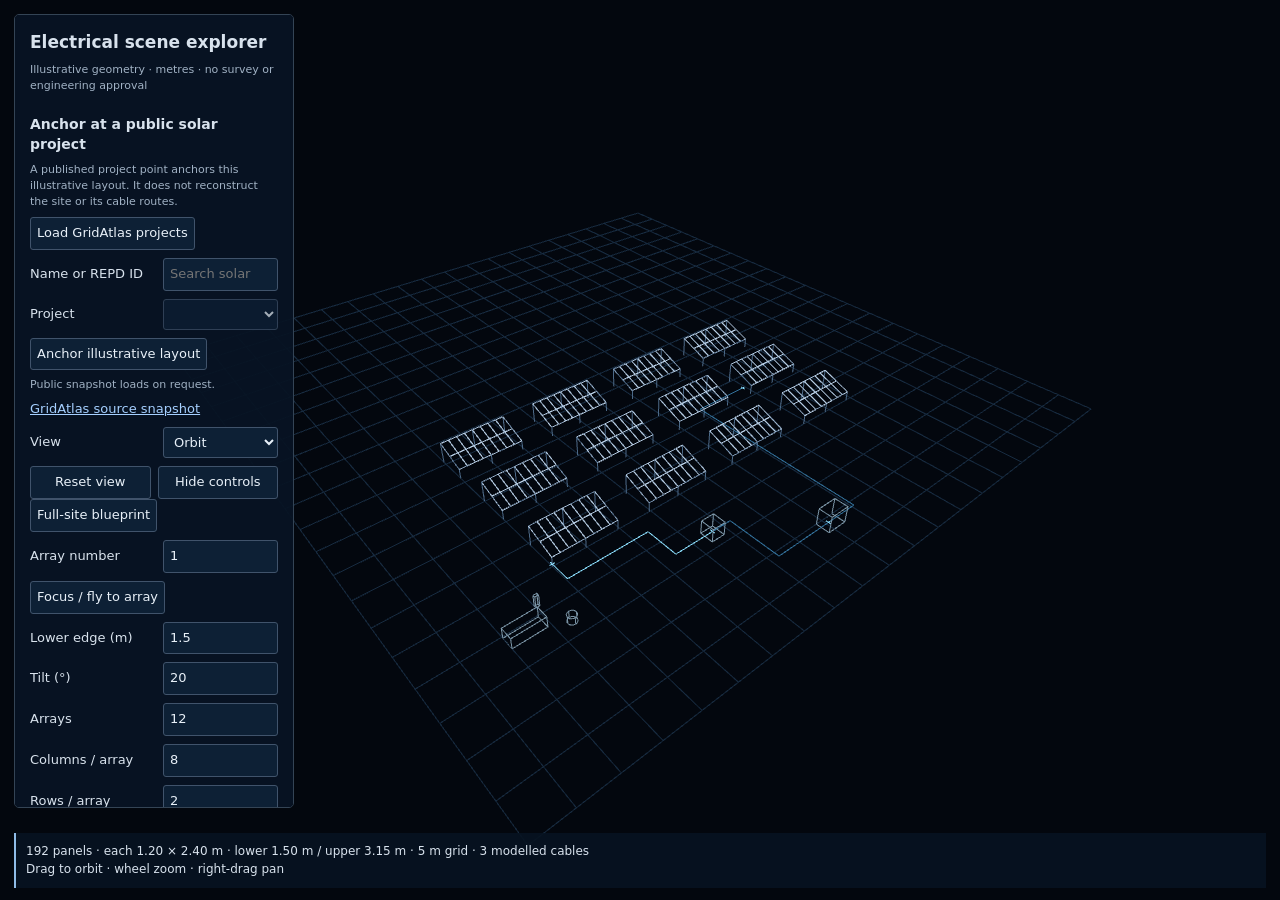
==== web/index.html @ a7991250 "Add lightweight electrical blueprint and cable exploration prototype" ====
<!doctype html>
<html lang="en"><head><meta charset="utf-8"><meta name="viewport" content="width=device-width,initial-scale=1"><title>Electrical scene explorer</title><link rel="stylesheet" href="explore.css"></head>
<body><canvas id="scene" tabindex="0" aria-label="Interactive metric electrical scene"></canvas>
<aside><h1>Electrical scene explorer</h1><p class="muted">Illustrative geometry · metres · no survey or engineering approval</p><section id="atlas-picker"></section>
<label>View <select id="mode"><option value="orbit">Orbit</option><option value="top">Top down</option><option value="walk">First person</option><option value="fly">Free flight</option><option value="cable">Walk cable</option></select></label>
<div class="pair"><button id="fit">Reset view</button><button id="hide">Hide controls</button></div>
<button id="blueprint">Full-site blueprint</button><label>Array number <input id="arrayNumber" type="number" min="1" max="12" value="1"></label><button id="focusArray">Focus / fly to array</button>
<form id="parameters"><label>Lower edge (m)<input name="height" type="number" min="0.1" max="20" step="0.1" value="1.5"></label><label>Tilt (°)<input name="tilt" type="number" min="0" max="60" step="1" value="20"></label><label>Arrays<input name="tables" type="number" min="1" max="100" step="1" value="12"></label><label>Columns / array<input name="columns" type="number" min="1" max="30" step="1" value="8"></label><label>Rows / array<input name="rows" type="number" min="1" max="10" step="1" value="2"></label><label><input id="props" type="checkbox" checked>Illustrative scale objects</label><button type="submit">Apply geometry</button></form>
<label>Panel width (m)<input form="parameters" name="moduleWidth" type="number" min="0.1" max="4" step="0.01" value="1.2"></label><label>Panel length (m)<input form="parameters" name="moduleLength" type="number" min="0.1" max="4" step="0.01" value="2.4"></label>
<h2>Walk every modelled cable</h2><label>Cable <select id="route"></select></label><p id="routeInfo"></p><label>Distance along cable <input id="distance" type="range" min="0" max="1" step="0.05" value="0"></label><output id="distanceInfo"></output><div class="pair"><button id="start">Start endpoint</button><button id="end">End endpoint</button></div><label>Travel speed (m/s)<input id="speed" type="number" min="0.1" max="20" step="0.1" value="2"></label><label><input id="reverse" type="checkbox">Face reverse direction</label><p class="muted">Select a cable, then use W/S or ↑/↓ to travel its entire centreline. Eye level stays 1.7 m above the cable. Routes are illustrative and remain fixed when panel geometry changes.</p>
<p class="muted">Scale objects: person 1.75 m tall; vehicle 4.5 × 1.8 × 1.6 m; drum Ø1.2 × 1 m. Inverter and transformer are generic boxes.</p><p id="origin">Local demo origin · X east, Y north, Z up</p><p id="error" role="alert"></p></aside>
<button id="show" hidden>Controls</button><footer><span id="summary"></span><br><span id="help">Drag to orbit · wheel to zoom · right-drag to pan</span></footer><script type="module" src="explore.mjs"></script><script type="module" src="atlas-picker.mjs"></script></body></html>
---- web/explore.css ----
:root{color-scheme:dark;font:13px/1.45 system-ui,sans-serif;color:#d8e2ed;background:#030914}*{box-sizing:border-box}body{margin:0}canvas{position:fixed;inset:0;width:100%;height:100%;touch-action:none}aside{position:fixed;left:14px;top:14px;bottom:92px;width:280px;overflow:auto;background:#081424ed;border:1px solid #344455;padding:15px;border-radius:5px}h1{font-size:17px;margin:0 0 5px}h2{font-size:14px;margin:20px 0 8px}p{margin:7px 0}label{display:flex;align-items:center;justify-content:space-between;gap:9px;margin:8px 0}input:not([type=checkbox]),select{width:115px}input[type=range]{width:130px}button,input,select{background:#0d2035;border:1px solid #40536b;color:#e8f0f8;border-radius:3px;padding:6px;font:inherit}button{cursor:pointer}button:hover{background:#193957}.pair{display:flex;gap:7px}.pair>*{flex:1}.muted,#origin{color:#a0b1c4;font-size:11px}footer{position:fixed;left:14px;right:14px;bottom:12px;background:#071322e8;padding:10px;border-left:2px solid #8fbce7;pointer-events:none;font-size:12px}#show{position:fixed;left:14px;top:14px}#error{color:#ffb7a4}#routeInfo{font-size:12px}output{display:block;margin-bottom:8px}@media(max-width:650px){aside{width:245px;max-height:60vh}footer{font-size:11px}}
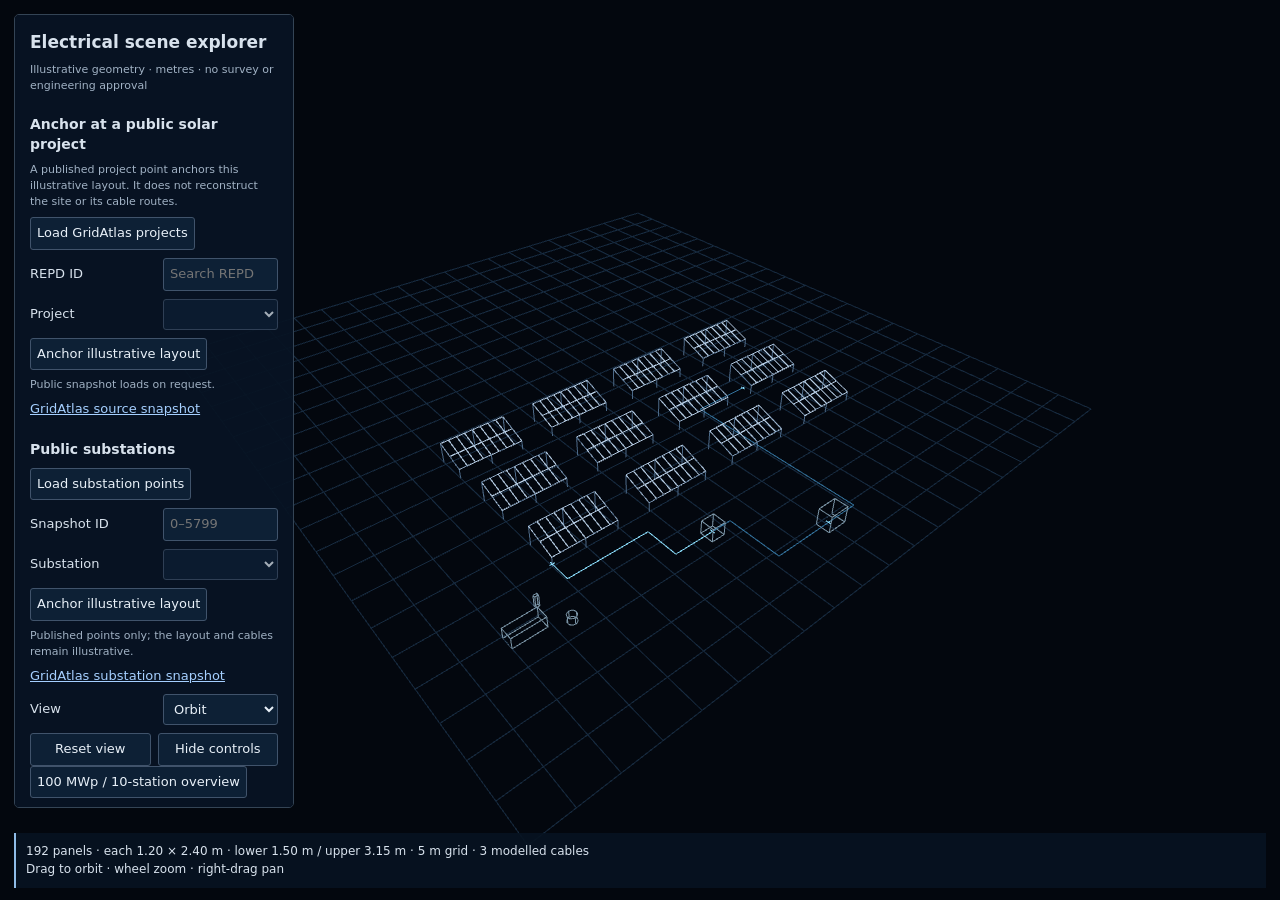
==== commit 2b544af7: "Add generic plant overview, route files and browser interaction checks" ====
--- a/web/index.html
+++ b/web/index.html
@@ -1,12 +1,14 @@
 <!doctype html>
 <html lang="en"><head><meta charset="utf-8"><meta name="viewport" content="width=device-width,initial-scale=1"><title>Electrical scene explorer</title><link rel="stylesheet" href="explore.css"></head>
 <body><canvas id="scene" tabindex="0" aria-label="Interactive metric electrical scene"></canvas>
-<aside><h1>Electrical scene explorer</h1><p class="muted">Illustrative geometry · metres · no survey or engineering approval</p><section id="atlas-picker"></section>
+<aside><h1>Electrical scene explorer</h1><p class="muted">Illustrative geometry · metres · no survey or engineering approval</p><section id="atlas-picker"></section><section id="substation-picker"></section>
 <label>View <select id="mode"><option value="orbit">Orbit</option><option value="top">Top down</option><option value="walk">First person</option><option value="fly">Free flight</option><option value="cable">Walk cable</option></select></label>
 <div class="pair"><button id="fit">Reset view</button><button id="hide">Hide controls</button></div>
+<button id="plantPreset">100 MWp / 10-station overview</button><p class="muted">Generic assumption preset: 10 blocks, 2 × 5 MVA transformers per station; 660 W, five portrait rows per east/west face. Allocation is separate from the representative tables shown. 100 MWp DC does not specify 100 MW AC output. Block footprints and collection routes are illustrative, not surveyed.</p>
+<details><summary>Cable route files</summary><label>Import JSON <input id="route-file" type="file" accept=".json,application/json"></label><button id="export-routes">Export cable routes</button><p class="muted">Local files only. Import replaces the cable routes; panels and origin stay as shown. Coordinates: metres, east/north/up. Export the demo for a reusable template.</p><p id="route-file-status" role="status"></p></details>
 <button id="blueprint">Full-site blueprint</button><label>Array number <input id="arrayNumber" type="number" min="1" max="12" value="1"></label><button id="focusArray">Focus / fly to array</button>
 <form id="parameters"><label>Lower edge (m)<input name="height" type="number" min="0.1" max="20" step="0.1" value="1.5"></label><label>Tilt (°)<input name="tilt" type="number" min="0" max="60" step="1" value="20"></label><label>Arrays<input name="tables" type="number" min="1" max="100" step="1" value="12"></label><label>Columns / array<input name="columns" type="number" min="1" max="30" step="1" value="8"></label><label>Rows / array<input name="rows" type="number" min="1" max="10" step="1" value="2"></label><label><input id="props" type="checkbox" checked>Illustrative scale objects</label><button type="submit">Apply geometry</button></form>
 <label>Panel width (m)<input form="parameters" name="moduleWidth" type="number" min="0.1" max="4" step="0.01" value="1.2"></label><label>Panel length (m)<input form="parameters" name="moduleLength" type="number" min="0.1" max="4" step="0.01" value="2.4"></label>
 <h2>Walk every modelled cable</h2><label>Cable <select id="route"></select></label><p id="routeInfo"></p><label>Distance along cable <input id="distance" type="range" min="0" max="1" step="0.05" value="0"></label><output id="distanceInfo"></output><div class="pair"><button id="start">Start endpoint</button><button id="end">End endpoint</button></div><label>Travel speed (m/s)<input id="speed" type="number" min="0.1" max="20" step="0.1" value="2"></label><label><input id="reverse" type="checkbox">Face reverse direction</label><p class="muted">Select a cable, then use W/S or ↑/↓ to travel its entire centreline. Eye level stays 1.7 m above the cable. Routes are illustrative and remain fixed when panel geometry changes.</p>
 <p class="muted">Scale objects: person 1.75 m tall; vehicle 4.5 × 1.8 × 1.6 m; drum Ø1.2 × 1 m. Inverter and transformer are generic boxes.</p><p id="origin">Local demo origin · X east, Y north, Z up</p><p id="error" role="alert"></p></aside>
-<button id="show" hidden>Controls</button><footer><span id="summary"></span><br><span id="help">Drag to orbit · wheel to zoom · right-drag to pan</span></footer><script type="module" src="explore.mjs"></script><script type="module" src="atlas-picker.mjs"></script></body></html>
+<button id="show" hidden>Controls</button><footer><span id="summary"></span><br><span id="help">Drag to orbit · wheel to zoom · right-drag to pan</span></footer><script type="module" src="explore.mjs"></script><script type="module" src="atlas-picker.mjs"></script><script type="module" src="substation-picker.mjs"></script><script type="module" src="route-files-ui.mjs"></script></body></html>
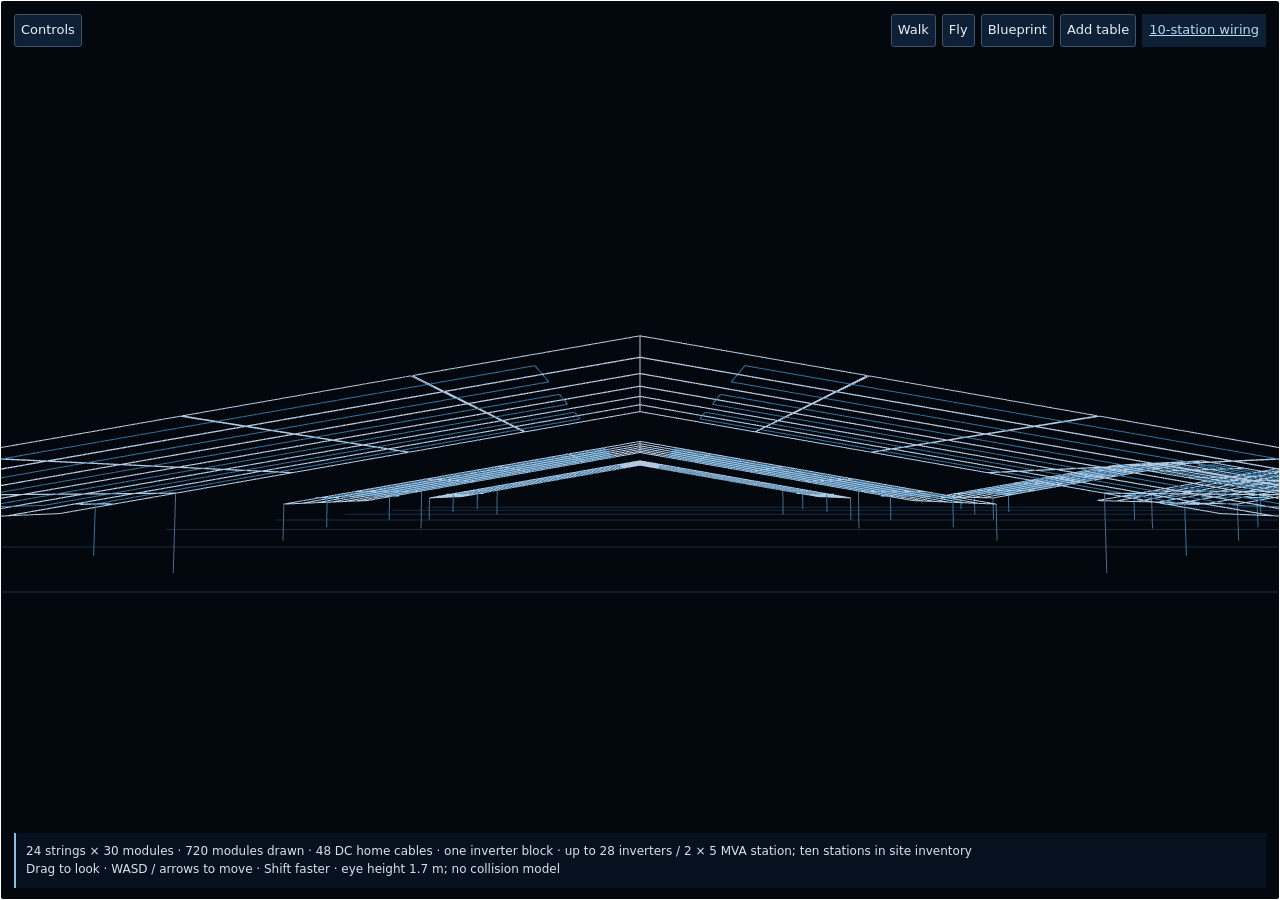
==== commit f1f909fd: "Start with complete 24-string inverter block and direct table editing" ====
--- a/web/index.html
+++ b/web/index.html
@@ -1,14 +1,14 @@
 <!doctype html>
 <html lang="en"><head><meta charset="utf-8"><meta name="viewport" content="width=device-width,initial-scale=1"><title>Electrical scene explorer</title><link rel="stylesheet" href="explore.css"></head>
 <body><canvas id="scene" tabindex="0" aria-label="Interactive metric electrical scene"></canvas>
-<aside><h1>Electrical scene explorer</h1><p class="muted">Illustrative geometry · metres · no survey or engineering approval</p><section id="atlas-picker"></section><section id="substation-picker"></section>
+<aside><h1>Electrical scene explorer</h1><p><a href="https://globalgrid2050.com/ventus/wiring/inverter-48.html" style="color:#9cdbff">Complete DC wiring</a></p><p class="muted">Illustrative geometry · metres · no survey or engineering approval</p><section id="atlas-picker"></section><section id="substation-picker"></section>
 <label>View <select id="mode"><option value="orbit">Orbit</option><option value="top">Top down</option><option value="walk">First person</option><option value="fly">Free flight</option><option value="cable">Walk cable</option></select></label>
 <div class="pair"><button id="fit">Reset view</button><button id="hide">Hide controls</button></div>
 <button id="plantPreset">100 MWp / 10-station overview</button><p class="muted">Generic assumption preset: 10 blocks, 2 × 5 MVA transformers per station; 660 W, five portrait rows per east/west face. Allocation is separate from the representative tables shown. 100 MWp DC does not specify 100 MW AC output. Block footprints and collection routes are illustrative, not surveyed.</p>
 <details><summary>Cable route files</summary><label>Import JSON <input id="route-file" type="file" accept=".json,application/json"></label><button id="export-routes">Export cable routes</button><p class="muted">Local files only. Import replaces the cable routes; panels and origin stay as shown. Coordinates: metres, east/north/up. Export the demo for a reusable template.</p><p id="route-file-status" role="status"></p></details>
 <button id="blueprint">Full-site blueprint</button><label>Array number <input id="arrayNumber" type="number" min="1" max="12" value="1"></label><button id="focusArray">Focus / fly to array</button>
 <form id="parameters"><label>Lower edge (m)<input name="height" type="number" min="0.1" max="20" step="0.1" value="1.5"></label><label>Tilt (°)<input name="tilt" type="number" min="0" max="60" step="1" value="20"></label><label>Arrays<input name="tables" type="number" min="1" max="100" step="1" value="12"></label><label>Columns / array<input name="columns" type="number" min="1" max="30" step="1" value="8"></label><label>Rows / array<input name="rows" type="number" min="1" max="10" step="1" value="2"></label><label><input id="props" type="checkbox" checked>Illustrative scale objects</label><button type="submit">Apply geometry</button></form>
-<label>Panel width (m)<input form="parameters" name="moduleWidth" type="number" min="0.1" max="4" step="0.01" value="1.2"></label><label>Panel length (m)<input form="parameters" name="moduleLength" type="number" min="0.1" max="4" step="0.01" value="2.4"></label>
+<label>Panel width (m)<input form="parameters" name="moduleWidth" type="number" min="0.1" max="4" step="0.001" value="1.2"></label><label>Panel length (m)<input form="parameters" name="moduleLength" type="number" min="0.1" max="4" step="0.001" value="2.4"></label>
 <h2>Walk every modelled cable</h2><label>Cable <select id="route"></select></label><p id="routeInfo"></p><label>Distance along cable <input id="distance" type="range" min="0" max="1" step="0.05" value="0"></label><output id="distanceInfo"></output><div class="pair"><button id="start">Start endpoint</button><button id="end">End endpoint</button></div><label>Travel speed (m/s)<input id="speed" type="number" min="0.1" max="20" step="0.1" value="2"></label><label><input id="reverse" type="checkbox">Face reverse direction</label><p class="muted">Select a cable, then use W/S or ↑/↓ to travel its entire centreline. Eye level stays 1.7 m above the cable. Routes are illustrative and remain fixed when panel geometry changes.</p>
 <p class="muted">Scale objects: person 1.75 m tall; vehicle 4.5 × 1.8 × 1.6 m; drum Ø1.2 × 1 m. Inverter and transformer are generic boxes.</p><p id="origin">Local demo origin · X east, Y north, Z up</p><p id="error" role="alert"></p></aside>
-<button id="show" hidden>Controls</button><footer><span id="summary"></span><br><span id="help">Drag to orbit · wheel to zoom · right-drag to pan</span></footer><script type="module" src="explore.mjs"></script><script type="module" src="atlas-picker.mjs"></script><script type="module" src="substation-picker.mjs"></script><script type="module" src="route-files-ui.mjs"></script></body></html>
+<button id="show" hidden>Controls</button><footer><span id="summary"></span><br><span id="help">Drag to orbit · wheel to zoom · right-drag to pan</span></footer><script type="module" src="explore.mjs"></script><script type="module" src="atlas-picker.mjs"></script><script type="module" src="substation-picker.mjs"></script><script type="module" src="route-files-ui.mjs"></script><script type="module" src="explore-direct.mjs"></script></body></html>
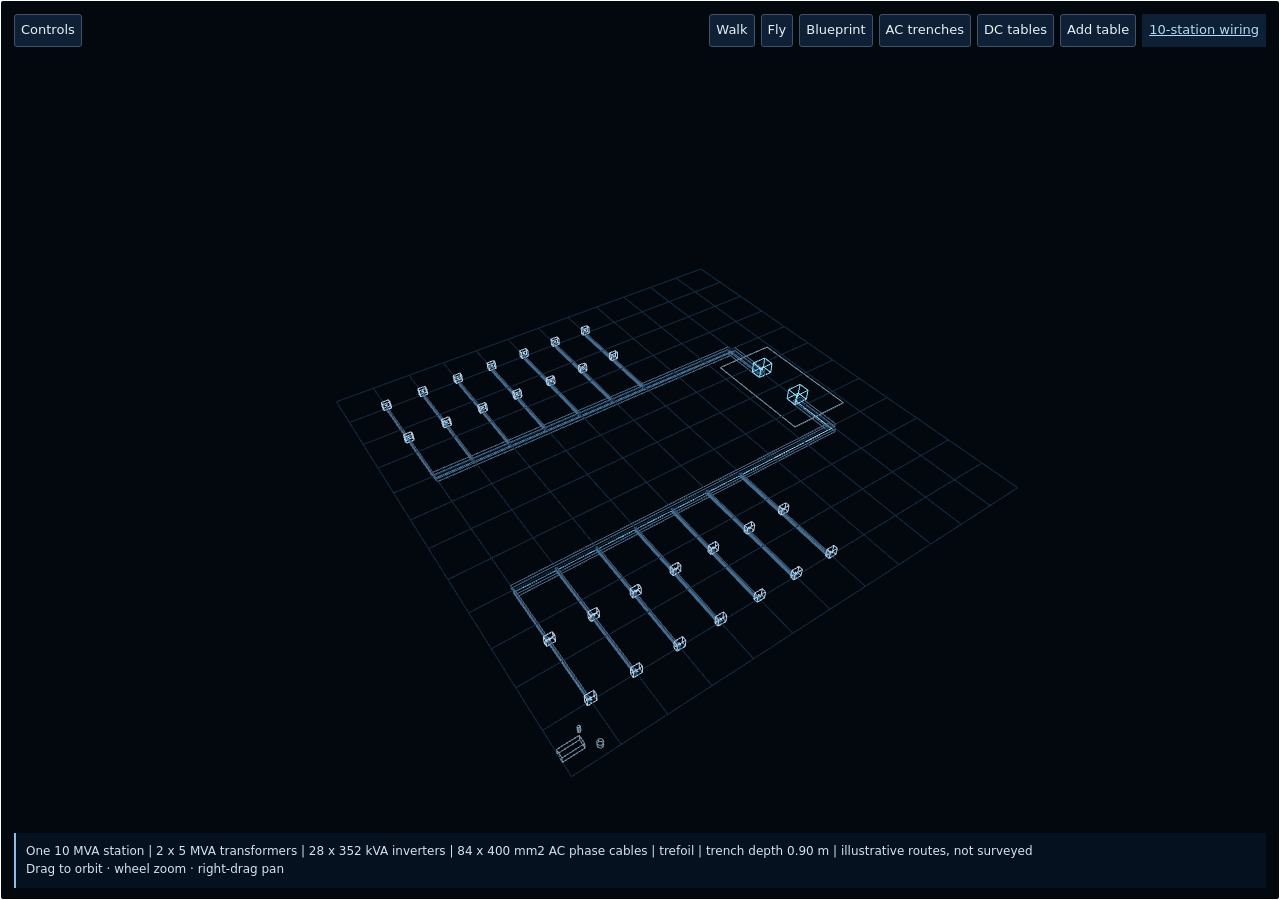
==== commit c89d3b70: "Correct full paired table to 30 strings with 24 connected; animate 3D flow and zoom" ====
--- a/web/index.html
+++ b/web/index.html
@@ -7,7 +7,7 @@
 <button id="plantPreset">100 MWp / 10-station overview</button><p class="muted">Generic assumption preset: 10 blocks, 2 × 5 MVA transformers per station; 660 W, five portrait rows per east/west face. Allocation is separate from the representative tables shown. 100 MWp DC does not specify 100 MW AC output. Block footprints and collection routes are illustrative, not surveyed.</p>
 <details><summary>Cable route files</summary><label>Import JSON <input id="route-file" type="file" accept=".json,application/json"></label><button id="export-routes">Export cable routes</button><p class="muted">Local files only. Import replaces the cable routes; panels and origin stay as shown. Coordinates: metres, east/north/up. Export the demo for a reusable template.</p><p id="route-file-status" role="status"></p></details>
 <button id="blueprint">Full-site blueprint</button><label>Array number <input id="arrayNumber" type="number" min="1" max="12" value="1"></label><button id="focusArray">Focus / fly to array</button>
-<form id="parameters"><label>Lower edge (m)<input name="height" type="number" min="0.1" max="20" step="0.1" value="1.5"></label><label>Tilt (°)<input name="tilt" type="number" min="0" max="60" step="1" value="20"></label><label>Arrays<input name="tables" type="number" min="1" max="100" step="1" value="12"></label><label>Columns / array<input name="columns" type="number" min="1" max="30" step="1" value="8"></label><label>Rows / array<input name="rows" type="number" min="1" max="10" step="1" value="2"></label><label><input id="props" type="checkbox" checked>Illustrative scale objects</label><button type="submit">Apply geometry</button></form>
+<form id="parameters"><label>Lower edge (m)<input name="height" type="number" min="0.1" max="20" step="0.1" value="1.5"></label><label>Tilt (°)<input name="tilt" type="number" min="0" max="60" step="1" value="20"></label><label>Arrays<input name="tables" type="number" min="1" max="100" step="1" value="12"></label><label>Columns / array<input name="columns" type="number" min="1" max="300" step="1" value="8"></label><label>Rows / array<input name="rows" type="number" min="1" max="10" step="1" value="2"></label><label><input id="props" type="checkbox" checked>Illustrative scale objects</label><button type="submit">Apply geometry</button></form>
 <label>Panel width (m)<input form="parameters" name="moduleWidth" type="number" min="0.1" max="4" step="0.001" value="1.2"></label><label>Panel length (m)<input form="parameters" name="moduleLength" type="number" min="0.1" max="4" step="0.001" value="2.4"></label>
 <h2>Walk every modelled cable</h2><label>Cable <select id="route"></select></label><p id="routeInfo"></p><label>Distance along cable <input id="distance" type="range" min="0" max="1" step="0.05" value="0"></label><output id="distanceInfo"></output><div class="pair"><button id="start">Start endpoint</button><button id="end">End endpoint</button></div><label>Travel speed (m/s)<input id="speed" type="number" min="0.1" max="20" step="0.1" value="2"></label><label><input id="reverse" type="checkbox">Face reverse direction</label><p class="muted">Select a cable, then use W/S or ↑/↓ to travel its entire centreline. Eye level stays 1.7 m above the cable. Routes are illustrative and remain fixed when panel geometry changes.</p>
 <p class="muted">Scale objects: person 1.75 m tall; vehicle 4.5 × 1.8 × 1.6 m; drum Ø1.2 × 1 m. Inverter and transformer are generic boxes.</p><p id="origin">Local demo origin · X east, Y north, Z up</p><p id="error" role="alert"></p></aside>
